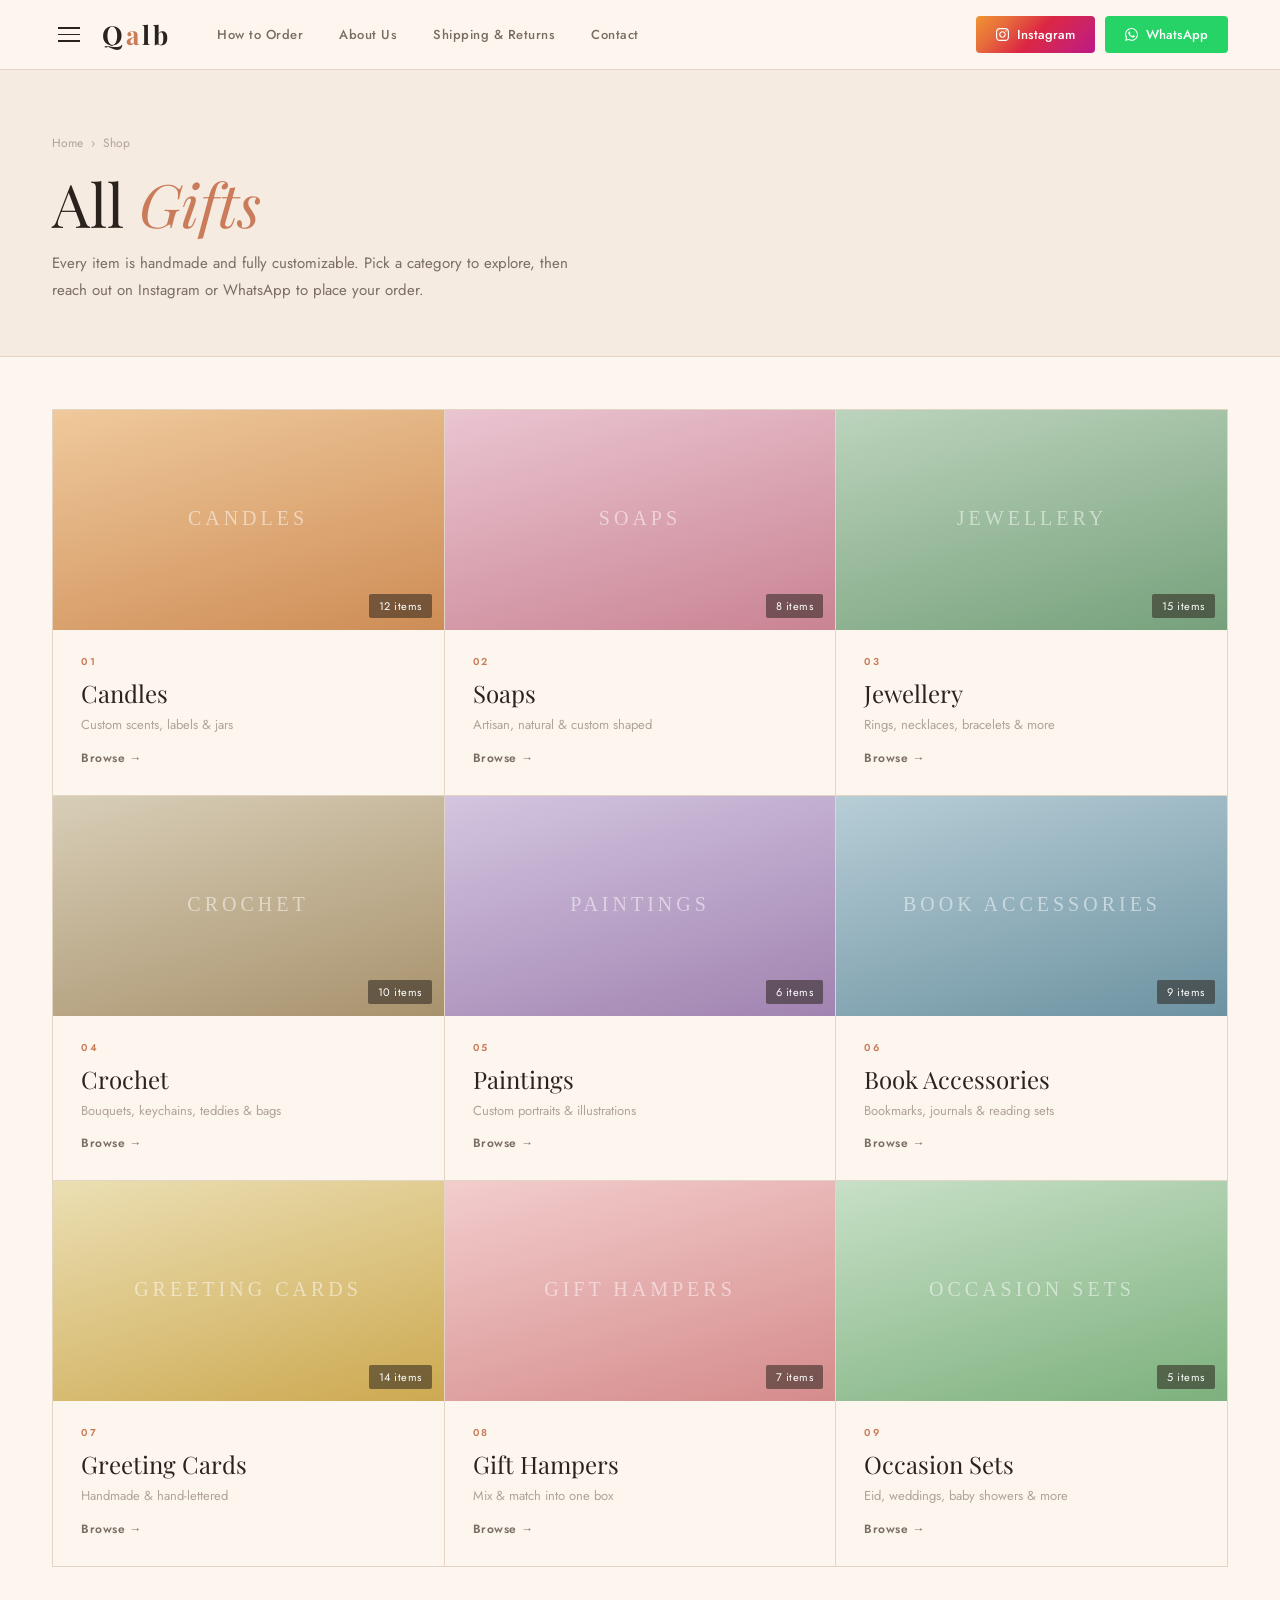
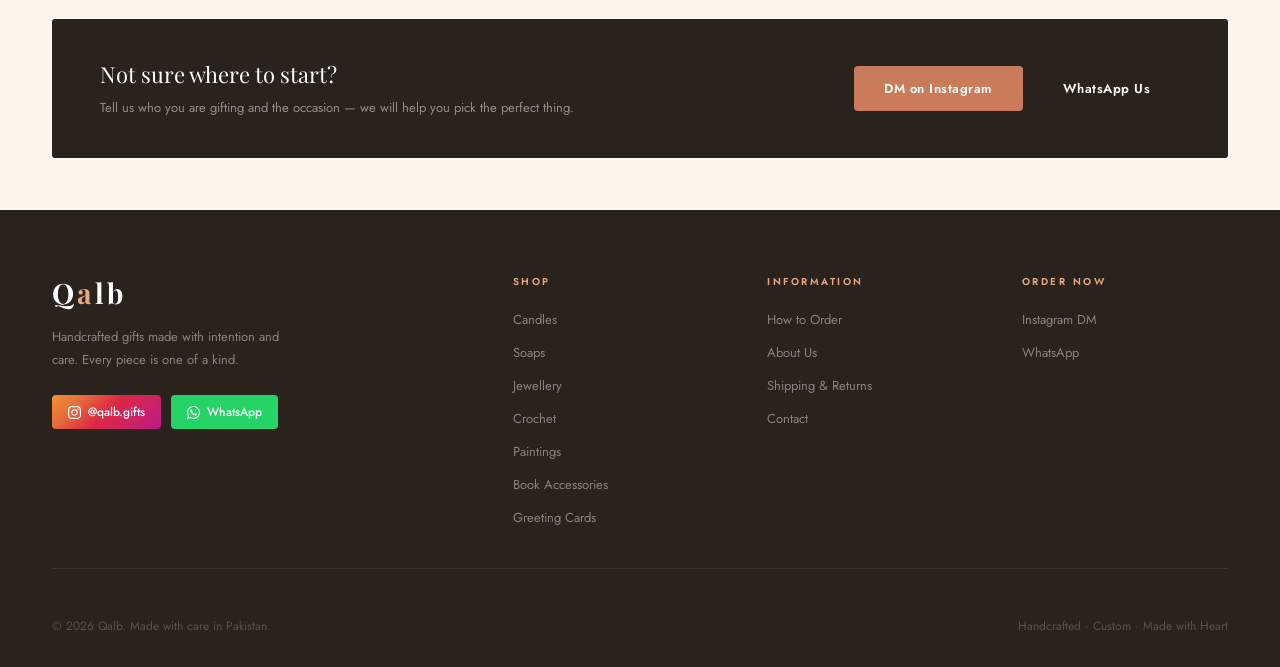
==== shop.html @ d3336776 "Add files via upload" ====
<!DOCTYPE html>
<html lang="en">
<head>
<meta charset="UTF-8">
<meta name="viewport" content="width=device-width, initial-scale=1.0">
<title>Shop — Qalb</title>
<link rel="stylesheet" href="style.css">
<style>
.page-header {
  padding: 64px 52px 52px; background: var(--warm);
  border-bottom: 1px solid var(--border);
}
.breadcrumb {font-size:12px;color:var(--light);display:flex;align-items:center;gap:8px;margin-bottom:18px;}
.breadcrumb a {color:var(--light);text-decoration:none;} .breadcrumb a:hover {color:var(--terracotta);}
.page-header h1 {font-family:'Playfair Display',serif;font-size:clamp(36px,5vw,60px);font-weight:400;line-height:1.1;}
.page-header h1 em {font-style:italic;color:var(--terracotta);}
.page-header p {font-size:15px;line-height:1.8;color:var(--mid);max-width:520px;margin-top:14px;}

.shop-grid {
  display: grid;
  grid-template-columns: repeat(3, 1fr);
  gap: 1px; background: var(--border);
  border: 1px solid var(--border);
  margin: 52px;
}
.shop-cat-card {
  background: var(--cream); text-decoration: none;
  display: flex; flex-direction: column;
  overflow: hidden;
  transition: background .25s;
}
.shop-cat-card:hover { background: var(--warm); }
.shop-cat-card:hover .scc-img img { transform: scale(1.04); }
.shop-cat-card:hover .scc-arrow { color: var(--terracotta); letter-spacing: 2px; }

.scc-img {
  height: 220px; overflow: hidden; position: relative; flex-shrink: 0;
}
.scc-img img { transition: transform .5s ease; }
.scc-count {
  position: absolute; bottom: 12px; right: 12px;
  background: rgba(42,35,29,.55); color: white; backdrop-filter: blur(4px);
  font-size: 11px; padding: 4px 10px; border-radius: 2px; letter-spacing: .5px;
}
.scc-body { padding: 24px 28px 28px; flex: 1; }
.scc-num { font-size:10px;letter-spacing:2.5px;text-transform:uppercase;font-weight:600;color:var(--terracotta);margin-bottom:8px; }
.scc-name { font-family:'Playfair Display',serif;font-size:24px;font-weight:400;color:var(--charcoal);margin-bottom:6px; }
.scc-sub { font-size:13px;color:var(--light);line-height:1.5;margin-bottom:14px; }
.scc-arrow { font-size:12px;font-weight:600;color:var(--mid);letter-spacing:.5px;transition:color .2s,letter-spacing .2s; }

.shop-order-banner {
  background: var(--charcoal); margin: 0 52px 52px; border-radius: 3px;
  padding: 40px 48px;
  display: flex; align-items: center; justify-content: space-between; gap: 32px; flex-wrap: wrap;
}
.sob-text strong {font-family:'Playfair Display',serif;font-size:22px;font-weight:400;color:white;display:block;margin-bottom:6px;}
.sob-text span {font-size:13px;color:rgba(253,246,238,.5);}
.sob-btns {display:flex;gap:10px;flex-shrink:0;}

@media(max-width:960px){
  .page-header{padding:48px 24px;}.shop-grid{grid-template-columns:1fr 1fr;margin:32px 24px;}
  .shop-order-banner{margin:0 24px 40px;padding:32px 24px;flex-direction:column;}
}
@media(max-width:600px){.shop-grid{grid-template-columns:1fr;}}
</style>
</head>
<body>
<div class="sidebar-overlay" id="sidebarOverlay"></div>
<aside class="sidebar" id="sidebar">
  <div class="sidebar-head"><span class="sidebar-title">Browse by Category</span><button class="sidebar-close" id="sidebarClose">&times;</button></div>
  <div class="sidebar-body">
    <p class="sidebar-section-label">Gift Categories</p>
    <ul class="sidebar-cat-list"><li><a href="cat-candles.html">Candles <span class="cat-count">12 items</span></a></li>
<li><a href="cat-soaps.html">Soaps <span class="cat-count">8 items</span></a></li>
<li><a href="cat-jewellery.html">Jewellery <span class="cat-count">15 items</span></a></li>
<li><a href="cat-crochet.html">Crochet <span class="cat-count">10 items</span></a></li>
<li><a href="cat-paintings.html">Paintings <span class="cat-count">6 items</span></a></li>
<li><a href="cat-books.html">Book Accessories <span class="cat-count">9 items</span></a></li>
<li><a href="cat-cards.html">Greeting Cards <span class="cat-count">14 items</span></a></li>
<li><a href="cat-hampers.html">Gift Hampers <span class="cat-count">7 items</span></a></li>
<li><a href="cat-occasion.html">Occasion Sets <span class="cat-count">5 items</span></a></li>
</ul>
    <div class="sidebar-divider"></div>
    <p class="sidebar-section-label">Place an Order</p>
    <div class="sidebar-contact-links">
      <a href="https://instagram.com/qalb.gifts" target="_blank" class="link-ig"><svg width="16" height="16" viewBox="0 0 24 24" fill="currentColor"><path d="M12 2.163c3.204 0 3.584.012 4.85.07 3.252.148 4.771 1.691 4.919 4.919.058 1.265.069 1.645.069 4.849 0 3.205-.012 3.584-.069 4.849-.149 3.225-1.664 4.771-4.919 4.919-1.266.058-1.644.07-4.85.07-3.204 0-3.584-.012-4.849-.07-3.26-.149-4.771-1.699-4.919-4.92-.058-1.265-.07-1.644-.07-4.849 0-3.204.013-3.583.07-4.849.149-3.227 1.664-4.771 4.919-4.919 1.266-.057 1.645-.069 4.849-.069zm0-2.163c-3.259 0-3.667.014-4.947.072-4.358.2-6.78 2.618-6.98 6.98-.059 1.281-.073 1.689-.073 4.948 0 3.259.014 3.668.072 4.948.2 4.358 2.618 6.78 6.98 6.98 1.281.058 1.689.072 4.948.072 3.259 0 3.668-.014 4.948-.072 4.354-.2 6.782-2.618 6.979-6.98.059-1.28.073-1.689.073-4.948 0-3.259-.014-3.667-.072-4.947-.196-4.354-2.617-6.78-6.979-6.98-1.281-.059-1.69-.073-4.949-.073zm0 5.838c-3.403 0-6.162 2.759-6.162 6.162s2.759 6.163 6.162 6.163 6.162-2.759 6.162-6.163c0-3.403-2.759-6.162-6.162-6.162zm0 10.162c-2.209 0-4-1.79-4-4 0-2.209 1.791-4 4-4s4 1.791 4 4c0 2.21-1.791 4-4 4zm6.406-11.845c-.796 0-1.441.645-1.441 1.44s.645 1.44 1.441 1.44c.795 0 1.439-.645 1.439-1.44s-.644-1.44-1.439-1.44z"/></svg>DM on Instagram</a>
      <a href="https://wa.me/923001234567" target="_blank" class="link-wa"><svg width="16" height="16" viewBox="0 0 24 24" fill="currentColor"><path d="M17.472 14.382c-.297-.149-1.758-.867-2.03-.967-.273-.099-.471-.148-.67.15-.197.297-.767.966-.94 1.164-.173.199-.347.223-.644.075-.297-.15-1.255-.463-2.39-1.475-.883-.788-1.48-1.761-1.653-2.059-.173-.297-.018-.458.13-.606.134-.133.298-.347.446-.52.149-.174.198-.298.298-.497.099-.198.05-.371-.025-.52-.075-.149-.669-1.612-.916-2.207-.242-.579-.487-.5-.669-.51-.173-.008-.371-.01-.57-.01-.198 0-.52.074-.792.372-.272.297-1.04 1.016-1.04 2.479 0 1.462 1.065 2.875 1.213 3.074.149.198 2.096 3.2 5.077 4.487.709.306 1.262.489 1.694.625.712.227 1.36.195 1.871.118.571-.085 1.758-.719 2.006-1.413.248-.694.248-1.289.173-1.413-.074-.124-.272-.198-.57-.347m-5.421 7.403h-.004a9.87 9.87 0 01-5.031-1.378l-.361-.214-3.741.982.998-3.648-.235-.374a9.86 9.86 0 01-1.51-5.26c.001-5.45 4.436-9.884 9.888-9.884 2.64 0 5.122 1.03 6.988 2.898a9.825 9.825 0 012.893 6.994c-.003 5.45-4.437 9.884-9.885 9.884m8.413-18.297A11.815 11.815 0 0012.05 0C5.495 0 .16 5.335.157 11.892c0 2.096.547 4.142 1.588 5.945L.057 24l6.305-1.654a11.882 11.882 0 005.683 1.448h.005c6.554 0 11.89-5.335 11.893-11.893a11.821 11.821 0 00-3.48-8.413z"/></svg>Chat on WhatsApp</a>
    </div>
  </div>
</aside>
<nav id="mainNav">
  <div class="nav-left">
    <button class="nav-menu-btn" id="sidebarOpen"><span></span><span></span><span></span></button>
    <a href="index.html" class="nav-logo">Q<span>a</span>lb</a>
    <ul class="nav-links">
      <li><a href="how-to-order.html">How to Order</a></li>
      <li><a href="about.html">About Us</a></li>
      <li><a href="shipping.html">Shipping &amp; Returns</a></li>
      <li><a href="contact.html">Contact</a></li>
    </ul>
  </div>
  <div class="nav-right">
    <a href="https://instagram.com/qalb.gifts" target="_blank" class="nav-btn nav-btn-ig"><svg width="13" height="13" viewBox="0 0 24 24" fill="white"><path d="M12 2.163c3.204 0 3.584.012 4.85.07 3.252.148 4.771 1.691 4.919 4.919.058 1.265.069 1.645.069 4.849 0 3.205-.012 3.584-.069 4.849-.149 3.225-1.664 4.771-4.919 4.919-1.266.058-1.644.07-4.85.07-3.204 0-3.584-.012-4.849-.07-3.26-.149-4.771-1.699-4.919-4.92-.058-1.265-.07-1.644-.07-4.849 0-3.204.013-3.583.07-4.849.149-3.227 1.664-4.771 4.919-4.919 1.266-.057 1.645-.069 4.849-.069zm0-2.163c-3.259 0-3.667.014-4.947.072-4.358.2-6.78 2.618-6.98 6.98-.059 1.281-.073 1.689-.073 4.948 0 3.259.014 3.668.072 4.948.2 4.358 2.618 6.78 6.98 6.98 1.281.058 1.689.072 4.948.072 3.259 0 3.668-.014 4.948-.072 4.354-.2 6.782-2.618 6.979-6.98.059-1.28.073-1.689.073-4.948 0-3.259-.014-3.667-.072-4.947-.196-4.354-2.617-6.78-6.979-6.98-1.281-.059-1.69-.073-4.949-.073zm0 5.838c-3.403 0-6.162 2.759-6.162 6.162s2.759 6.163 6.162 6.163 6.162-2.759 6.162-6.163c0-3.403-2.759-6.162-6.162-6.162zm0 10.162c-2.209 0-4-1.79-4-4 0-2.209 1.791-4 4-4s4 1.791 4 4c0 2.21-1.791 4-4 4zm6.406-11.845c-.796 0-1.441.645-1.441 1.44s.645 1.44 1.441 1.44c.795 0 1.439-.645 1.439-1.44s-.644-1.44-1.439-1.44z"/></svg>Instagram</a>
    <a href="https://wa.me/923001234567" target="_blank" class="nav-btn nav-btn-wa"><svg width="13" height="13" viewBox="0 0 24 24" fill="white"><path d="M17.472 14.382c-.297-.149-1.758-.867-2.03-.967-.273-.099-.471-.148-.67.15-.197.297-.767.966-.94 1.164-.173.199-.347.223-.644.075-.297-.15-1.255-.463-2.39-1.475-.883-.788-1.48-1.761-1.653-2.059-.173-.297-.018-.458.13-.606.134-.133.298-.347.446-.52.149-.174.198-.298.298-.497.099-.198.05-.371-.025-.52-.075-.149-.669-1.612-.916-2.207-.242-.579-.487-.5-.669-.51-.173-.008-.371-.01-.57-.01-.198 0-.52.074-.792.372-.272.297-1.04 1.016-1.04 2.479 0 1.462 1.065 2.875 1.213 3.074.149.198 2.096 3.2 5.077 4.487.709.306 1.262.489 1.694.625.712.227 1.36.195 1.871.118.571-.085 1.758-.719 2.006-1.413.248-.694.248-1.289.173-1.413-.074-.124-.272-.198-.57-.347m-5.421 7.403h-.004a9.87 9.87 0 01-5.031-1.378l-.361-.214-3.741.982.998-3.648-.235-.374a9.86 9.86 0 01-1.51-5.26c.001-5.45 4.436-9.884 9.888-9.884 2.64 0 5.122 1.03 6.988 2.898a9.825 9.825 0 012.893 6.994c-.003 5.45-4.437 9.884-9.885 9.884m8.413-18.297A11.815 11.815 0 0012.05 0C5.495 0 .16 5.335.157 11.892c0 2.096.547 4.142 1.588 5.945L.057 24l6.305-1.654a11.882 11.882 0 005.683 1.448h.005c6.554 0 11.89-5.335 11.893-11.893a11.821 11.821 0 00-3.48-8.413z"/></svg>WhatsApp</a>
  </div>
</nav>

<div class="page">
  <div class="page-header">
    <div class="breadcrumb"><a href="index.html">Home</a><span>&#8250;</span><span>Shop</span></div>
    <h1>All <em>Gifts</em></h1>
    <p>Every item is handmade and fully customizable. Pick a category to explore, then reach out on Instagram or WhatsApp to place your order.</p>
  </div>

  <div class="shop-grid">
    <a href="cat-candles.html" class="shop-cat-card fade-up">
      <div class="scc-img">
        <img src="[data-uri]" alt="Candles" style="width:100%;height:100%;object-fit:cover;display:block;">
        <div class="scc-count">12 items</div>
      </div>
      <div class="scc-body">
        <div class="scc-num">01</div>
        <div class="scc-name">Candles</div>
        <div class="scc-sub">Custom scents, labels & jars</div>
        <div class="scc-arrow">Browse &#8594;</div>
      </div>
    </a>
    <a href="cat-soaps.html" class="shop-cat-card fade-up">
      <div class="scc-img">
        <img src="[data-uri]" alt="Soaps" style="width:100%;height:100%;object-fit:cover;display:block;">
        <div class="scc-count">8 items</div>
      </div>
      <div class="scc-body">
        <div class="scc-num">02</div>
        <div class="scc-name">Soaps</div>
        <div class="scc-sub">Artisan, natural & custom shaped</div>
        <div class="scc-arrow">Browse &#8594;</div>
      </div>
    </a>
    <a href="cat-jewellery.html" class="shop-cat-card fade-up">
      <div class="scc-img">
        <img src="[data-uri]" alt="Jewellery" style="width:100%;height:100%;object-fit:cover;display:block;">
        <div class="scc-count">15 items</div>
      </div>
      <div class="scc-body">
        <div class="scc-num">03</div>
        <div class="scc-name">Jewellery</div>
        <div class="scc-sub">Rings, necklaces, bracelets & more</div>
        <div class="scc-arrow">Browse &#8594;</div>
      </div>
    </a>
    <a href="cat-crochet.html" class="shop-cat-card fade-up">
      <div class="scc-img">
        <img src="[data-uri]" alt="Crochet" style="width:100%;height:100%;object-fit:cover;display:block;">
        <div class="scc-count">10 items</div>
      </div>
      <div class="scc-body">
        <div class="scc-num">04</div>
        <div class="scc-name">Crochet</div>
        <div class="scc-sub">Bouquets, keychains, teddies & bags</div>
        <div class="scc-arrow">Browse &#8594;</div>
      </div>
    </a>
    <a href="cat-paintings.html" class="shop-cat-card fade-up">
      <div class="scc-img">
        <img src="[data-uri]" alt="Paintings" style="width:100%;height:100%;object-fit:cover;display:block;">
        <div class="scc-count">6 items</div>
      </div>
      <div class="scc-body">
        <div class="scc-num">05</div>
        <div class="scc-name">Paintings</div>
        <div class="scc-sub">Custom portraits & illustrations</div>
        <div class="scc-arrow">Browse &#8594;</div>
      </div>
    </a>
    <a href="cat-books.html" class="shop-cat-card fade-up">
      <div class="scc-img">
        <img src="[data-uri]" alt="Book Accessories" style="width:100%;height:100%;object-fit:cover;display:block;">
        <div class="scc-count">9 items</div>
      </div>
      <div class="scc-body">
        <div class="scc-num">06</div>
        <div class="scc-name">Book Accessories</div>
        <div class="scc-sub">Bookmarks, journals & reading sets</div>
        <div class="scc-arrow">Browse &#8594;</div>
      </div>
    </a>
    <a href="cat-cards.html" class="shop-cat-card fade-up">
      <div class="scc-img">
        <img src="[data-uri]" alt="Greeting Cards" style="width:100%;height:100%;object-fit:cover;display:block;">
        <div class="scc-count">14 items</div>
      </div>
      <div class="scc-body">
        <div class="scc-num">07</div>
        <div class="scc-name">Greeting Cards</div>
        <div class="scc-sub">Handmade & hand-lettered</div>
        <div class="scc-arrow">Browse &#8594;</div>
      </div>
    </a>
    <a href="cat-hampers.html" class="shop-cat-card fade-up">
      <div class="scc-img">
        <img src="[data-uri]" alt="Gift Hampers" style="width:100%;height:100%;object-fit:cover;display:block;">
        <div class="scc-count">7 items</div>
      </div>
      <div class="scc-body">
        <div class="scc-num">08</div>
        <div class="scc-name">Gift Hampers</div>
        <div class="scc-sub">Mix & match into one box</div>
        <div class="scc-arrow">Browse &#8594;</div>
      </div>
    </a>
    <a href="cat-occasion.html" class="shop-cat-card fade-up">
      <div class="scc-img">
        <img src="[data-uri]" alt="Occasion Sets" style="width:100%;height:100%;object-fit:cover;display:block;">
        <div class="scc-count">5 items</div>
      </div>
      <div class="scc-body">
        <div class="scc-num">09</div>
        <div class="scc-name">Occasion Sets</div>
        <div class="scc-sub">Eid, weddings, baby showers & more</div>
        <div class="scc-arrow">Browse &#8594;</div>
      </div>
    </a></div>

  <div class="shop-order-banner">
    <div class="sob-text">
      <strong>Not sure where to start?</strong>
      <span>Tell us who you are gifting and the occasion — we will help you pick the perfect thing.</span>
    </div>
    <div class="sob-btns">
      <a href="https://instagram.com/qalb.gifts" target="_blank" class="btn btn-primary">DM on Instagram</a>
      <a href="https://wa.me/923001234567?text=Hi! I need help choosing a gift." target="_blank" class="btn btn-dark">WhatsApp Us</a>
    </div>
  </div>
</div>

<footer>
  <div class="footer-grid">
    <div><a href="index.html" class="footer-logo">Q<span>a</span>lb</a><p class="footer-tagline">Handcrafted gifts made with intention and care. Every piece is one of a kind.</p><div class="footer-socials"><a href="https://instagram.com/qalb.gifts" target="_blank" class="footer-social-btn ig"><svg width="13" height="13" viewBox="0 0 24 24" fill="white"><path d="M12 2.163c3.204 0 3.584.012 4.85.07 3.252.148 4.771 1.691 4.919 4.919.058 1.265.069 1.645.069 4.849 0 3.205-.012 3.584-.069 4.849-.149 3.225-1.664 4.771-4.919 4.919-1.266.058-1.644.07-4.85.07-3.204 0-3.584-.012-4.849-.07-3.26-.149-4.771-1.699-4.919-4.92-.058-1.265-.07-1.644-.07-4.849 0-3.204.013-3.583.07-4.849.149-3.227 1.664-4.771 4.919-4.919 1.266-.057 1.645-.069 4.849-.069zm0-2.163c-3.259 0-3.667.014-4.947.072-4.358.2-6.78 2.618-6.98 6.98-.059 1.281-.073 1.689-.073 4.948 0 3.259.014 3.668.072 4.948.2 4.358 2.618 6.78 6.98 6.98 1.281.058 1.689.072 4.948.072 3.259 0 3.668-.014 4.948-.072 4.354-.2 6.782-2.618 6.979-6.98.059-1.28.073-1.689.073-4.948 0-3.259-.014-3.667-.072-4.947-.196-4.354-2.617-6.78-6.979-6.98-1.281-.059-1.69-.073-4.949-.073zm0 5.838c-3.403 0-6.162 2.759-6.162 6.162s2.759 6.163 6.162 6.163 6.162-2.759 6.162-6.163c0-3.403-2.759-6.162-6.162-6.162zm0 10.162c-2.209 0-4-1.79-4-4 0-2.209 1.791-4 4-4s4 1.791 4 4c0 2.21-1.791 4-4 4zm6.406-11.845c-.796 0-1.441.645-1.441 1.44s.645 1.44 1.441 1.44c.795 0 1.439-.645 1.439-1.44s-.644-1.44-1.439-1.44z"/></svg>@qalb.gifts</a><a href="https://wa.me/923001234567" target="_blank" class="footer-social-btn wa"><svg width="13" height="13" viewBox="0 0 24 24" fill="white"><path d="M17.472 14.382c-.297-.149-1.758-.867-2.03-.967-.273-.099-.471-.148-.67.15-.197.297-.767.966-.94 1.164-.173.199-.347.223-.644.075-.297-.15-1.255-.463-2.39-1.475-.883-.788-1.48-1.761-1.653-2.059-.173-.297-.018-.458.13-.606.134-.133.298-.347.446-.52.149-.174.198-.298.298-.497.099-.198.05-.371-.025-.52-.075-.149-.669-1.612-.916-2.207-.242-.579-.487-.5-.669-.51-.173-.008-.371-.01-.57-.01-.198 0-.52.074-.792.372-.272.297-1.04 1.016-1.04 2.479 0 1.462 1.065 2.875 1.213 3.074.149.198 2.096 3.2 5.077 4.487.709.306 1.262.489 1.694.625.712.227 1.36.195 1.871.118.571-.085 1.758-.719 2.006-1.413.248-.694.248-1.289.173-1.413-.074-.124-.272-.198-.57-.347m-5.421 7.403h-.004a9.87 9.87 0 01-5.031-1.378l-.361-.214-3.741.982.998-3.648-.235-.374a9.86 9.86 0 01-1.51-5.26c.001-5.45 4.436-9.884 9.888-9.884 2.64 0 5.122 1.03 6.988 2.898a9.825 9.825 0 012.893 6.994c-.003 5.45-4.437 9.884-9.885 9.884m8.413-18.297A11.815 11.815 0 0012.05 0C5.495 0 .16 5.335.157 11.892c0 2.096.547 4.142 1.588 5.945L.057 24l6.305-1.654a11.882 11.882 0 005.683 1.448h.005c6.554 0 11.89-5.335 11.893-11.893a11.821 11.821 0 00-3.48-8.413z"/></svg>WhatsApp</a></div></div>
    <div><p class="footer-col-title">Shop</p><ul class="footer-links"><li><a href="cat-candles.html">Candles</a></li><li><a href="cat-soaps.html">Soaps</a></li><li><a href="cat-jewellery.html">Jewellery</a></li><li><a href="cat-crochet.html">Crochet</a></li><li><a href="cat-paintings.html">Paintings</a></li><li><a href="cat-books.html">Book Accessories</a></li><li><a href="cat-cards.html">Greeting Cards</a></li></ul></div>
    <div><p class="footer-col-title">Information</p><ul class="footer-links"><li><a href="how-to-order.html">How to Order</a></li><li><a href="about.html">About Us</a></li><li><a href="shipping.html">Shipping &amp; Returns</a></li><li><a href="contact.html">Contact</a></li></ul></div>
    <div><p class="footer-col-title">Order Now</p><ul class="footer-links"><li><a href="https://instagram.com/qalb.gifts" target="_blank">Instagram DM</a></li><li><a href="https://wa.me/923001234567" target="_blank">WhatsApp</a></li></ul></div>
  </div>
  <div class="footer-bottom"><span>&#169; 2026 Qalb. Made with care in Pakistan.</span><span>Handcrafted &middot; Custom &middot; Made with Heart</span></div>
</footer>
<script src="qalb.js"></script>
</body>
</html>
---- style.css ----
/* ============================
   QALB — Global Styles
   ============================ */

@import url('https://fonts.googleapis.com/css2?family=Playfair+Display:ital,wght@0,400;0,500;0,600;0,700;1,400;1,500&family=Jost:wght@300;400;500;600&display=swap');

:root {
  --cream:        #fdf6ee;
  --warm:         #f5ebe0;
  --terracotta:   #c97b5a;
  --terra-light:  #e8a882;
  --terra-dark:   #a05a3a;
  --rose:         #d4a5a5;
  --rose-light:   #f0d9d9;
  --sage:         #9aab8e;
  --charcoal:     #2a231d;
  --mid:          #7a6e64;
  --light:        #b0a49a;
  --border:       #e4d4c6;
  --border-dark:  #cdbdaf;
  --sidebar-w:    300px;
}

*, *::before, *::after { margin: 0; padding: 0; box-sizing: border-box; }
html { scroll-behavior: smooth; }

body {
  font-family: 'Jost', sans-serif;
  background: var(--cream);
  color: var(--charcoal);
  overflow-x: hidden;
  min-height: 100vh;
}

/* ── SIDEBAR ── */
.sidebar-overlay {
  position: fixed; inset: 0;
  background: rgba(42,35,29,0.45);
  z-index: 800;
  opacity: 0; pointer-events: none;
  transition: opacity .35s ease;
  backdrop-filter: blur(2px);
}
.sidebar-overlay.open { opacity: 1; pointer-events: all; }

.sidebar {
  position: fixed; top: 0; left: 0;
  width: var(--sidebar-w); height: 100vh;
  background: var(--warm);
  z-index: 900;
  transform: translateX(-100%);
  transition: transform .38s cubic-bezier(.4,0,.2,1);
  display: flex; flex-direction: column;
  border-right: 1px solid var(--border);
  overflow-y: auto;
}
.sidebar.open { transform: translateX(0); }

.sidebar-head {
  display: flex; align-items: center; justify-content: space-between;
  padding: 28px 28px 20px;
  border-bottom: 1px solid var(--border);
}

.sidebar-title {
  font-family: 'Playfair Display', serif;
  font-size: 20px; font-weight: 500;
  color: var(--charcoal);
}

.sidebar-close {
  width: 36px; height: 36px;
  border: 1px solid var(--border); background: white;
  border-radius: 50%; cursor: pointer;
  display: flex; align-items: center; justify-content: center;
  color: var(--mid); font-size: 18px; line-height: 1;
  transition: border-color .2s, color .2s;
}
.sidebar-close:hover { border-color: var(--terracotta); color: var(--terracotta); }

.sidebar-body { padding: 24px 28px; flex: 1; }

.sidebar-section-label {
  font-size: 10px; letter-spacing: 2.5px; text-transform: uppercase;
  font-weight: 600; color: var(--light);
  margin-bottom: 14px; margin-top: 24px;
}
.sidebar-section-label:first-child { margin-top: 0; }

.sidebar-cat-list { list-style: none; display: flex; flex-direction: column; gap: 2px; }

.sidebar-cat-list li a {
  display: flex; align-items: center; justify-content: space-between;
  padding: 11px 14px; border-radius: 8px;
  text-decoration: none; font-size: 14px; font-weight: 400;
  color: var(--charcoal); transition: background .2s, color .2s;
}
.sidebar-cat-list li a:hover,
.sidebar-cat-list li a.active {
  background: var(--rose-light); color: var(--terra-dark);
}
.sidebar-cat-list li a .cat-count {
  font-size: 11px; color: var(--light); font-weight: 300;
}
.sidebar-cat-list li a:hover .cat-count,
.sidebar-cat-list li a.active .cat-count { color: var(--terracotta); }

.sidebar-divider { height: 1px; background: var(--border); margin: 20px 0; }

.sidebar-contact-links { display: flex; flex-direction: column; gap: 10px; }
.sidebar-contact-links a {
  display: flex; align-items: center; gap: 10px;
  padding: 11px 14px; border-radius: 8px;
  text-decoration: none; font-size: 13px; font-weight: 500;
  transition: background .2s;
}
.sidebar-contact-links .link-ig  { color: #c13584; }
.sidebar-contact-links .link-wa  { color: #25a244; }
.sidebar-contact-links .link-ig:hover { background: #fce4f3; }
.sidebar-contact-links .link-wa:hover { background: #dcf7e3; }
.sidebar-contact-links a svg { flex-shrink: 0; }

/* ── NAV ── */
nav {
  position: fixed; top: 0; left: 0; right: 0; z-index: 700;
  display: flex; align-items: center; justify-content: space-between;
  padding: 0 52px;
  height: 70px;
  background: rgba(253,246,238,0.94);
  backdrop-filter: blur(14px);
  border-bottom: 1px solid var(--border);
  transition: box-shadow .3s;
}
nav.scrolled { box-shadow: 0 4px 24px rgba(42,35,29,0.07); }

.nav-left { display: flex; align-items: center; gap: 16px; }

.nav-menu-btn {
  display: flex; flex-direction: column; gap: 5px;
  background: none; border: none; cursor: pointer; padding: 6px;
}
.nav-menu-btn span {
  display: block; width: 22px; height: 1.5px;
  background: var(--charcoal); transition: background .2s;
}
.nav-menu-btn:hover span { background: var(--terracotta); }

.nav-logo {
  font-family: 'Playfair Display', serif;
  font-size: 26px; font-weight: 700; letter-spacing: 3px;
  color: var(--charcoal); text-decoration: none;
}
.nav-logo span { color: var(--terracotta); }

.nav-links {
  display: flex; gap: 0; list-style: none; margin-left: 12px;
}
.nav-links a {
  display: block; padding: 0 18px; height: 70px; line-height: 70px;
  font-size: 13px; font-weight: 500; letter-spacing: .5px;
  color: var(--mid); text-decoration: none;
  border-bottom: 2px solid transparent;
  transition: color .2s, border-color .2s;
}
.nav-links a:hover,
.nav-links a.active { color: var(--charcoal); border-bottom-color: var(--terracotta); }

.nav-right { display: flex; align-items: center; gap: 10px; }

.nav-btn {
  display: flex; align-items: center; gap: 8px;
  padding: 9px 20px; border-radius: 4px;
  border: none; cursor: pointer;
  font-family: 'Jost', sans-serif; font-size: 13px; font-weight: 500;
  text-decoration: none; transition: transform .2s, box-shadow .2s, opacity .2s;
}
.nav-btn:hover { transform: translateY(-1px); opacity: .92; }

.nav-btn-ig {
  background: linear-gradient(135deg, #f09433,#e6683c,#dc2743,#cc2366,#bc1888);
  color: white;
}
.nav-btn-wa { background: #25d366; color: white; }

/* ── PAGE WRAPPER ── */
.page { padding-top: 70px; min-height: 100vh; }

/* ── MARQUEE ── */
.marquee-wrap { background: var(--terracotta); padding: 11px 0; overflow: hidden; }
.marquee-track {
  display: flex; width: max-content;
  animation: marquee 22s linear infinite;
}
@keyframes marquee { 0% { transform: translateX(0); } 100% { transform: translateX(-50%); } }
.marquee-item {
  font-size: 11px; letter-spacing: 2.5px; text-transform: uppercase;
  color: rgba(255,255,255,.8); white-space: nowrap; padding: 0 36px;
  font-weight: 500;
}
.marquee-sep { color: rgba(255,255,255,.35); padding: 0 4px; }

/* ── SECTION HELPERS ── */
.section-tag {
  font-size: 10px; letter-spacing: 3px; text-transform: uppercase;
  font-weight: 600; color: var(--terracotta); margin-bottom: 12px;
  display: flex; align-items: center; gap: 10px;
}
.section-tag::before, .section-tag::after {
  content: ''; display: block; width: 24px; height: 1px; background: var(--terracotta);
}

.section-title {
  font-family: 'Playfair Display', serif;
  font-size: clamp(32px, 4vw, 52px);
  font-weight: 400; line-height: 1.15; color: var(--charcoal);
}
.section-title em { font-style: italic; color: var(--terracotta); }

/* ── BUTTONS ── */
.btn {
  display: inline-flex; align-items: center; gap: 8px;
  padding: 13px 30px; border-radius: 4px;
  font-family: 'Jost', sans-serif; font-size: 13px; font-weight: 600;
  letter-spacing: .5px; cursor: pointer; border: none;
  text-decoration: none; transition: all .2s;
}
.btn-primary { background: var(--terracotta); color: white; }
.btn-primary:hover { background: var(--terra-dark); transform: translateY(-1px); box-shadow: 0 6px 20px rgba(201,123,90,.3); }
.btn-outline { background: transparent; color: var(--charcoal); border: 1.5px solid var(--border-dark); }
.btn-outline:hover { border-color: var(--terracotta); color: var(--terracotta); transform: translateY(-1px); }
.btn-dark { background: var(--charcoal); color: var(--cream); }
.btn-dark:hover { background: #3e3530; transform: translateY(-1px); }

/* ── FOOTER ── */
footer {
  background: var(--charcoal); color: var(--cream);
  padding: 64px 52px 32px;
  margin-top: auto;
}
.footer-grid {
  display: grid; grid-template-columns: 2fr 1fr 1fr 1fr;
  gap: 48px; margin-bottom: 48px;
  padding-bottom: 40px; border-bottom: 1px solid rgba(255,255,255,.08);
}
.footer-logo {
  font-family: 'Playfair Display', serif;
  font-size: 28px; font-weight: 700; letter-spacing: 3px;
  color: white; margin-bottom: 14px; display: block;
  text-decoration: none;
}
.footer-logo span { color: var(--terra-light); }
.footer-tagline { font-size: 13px; color: rgba(253,246,238,.45); line-height: 1.8; max-width: 240px; margin-bottom: 24px; }
.footer-socials { display: flex; gap: 10px; }
.footer-social-btn {
  display: flex; align-items: center; gap: 7px;
  padding: 8px 16px; border-radius: 4px;
  font-size: 12px; font-weight: 500;
  cursor: pointer; text-decoration: none; border: none;
  transition: opacity .2s, transform .2s;
}
.footer-social-btn:hover { opacity: .88; transform: translateY(-1px); }
.footer-social-btn.ig { background: linear-gradient(135deg,#f09433,#e6683c,#dc2743,#cc2366,#bc1888); color: white; }
.footer-social-btn.wa { background: #25d366; color: white; }
.footer-col-title { font-size: 10px; letter-spacing: 2.5px; text-transform: uppercase; font-weight: 600; color: var(--terra-light); margin-bottom: 18px; }
.footer-links { list-style: none; display: flex; flex-direction: column; gap: 10px; }
.footer-links a { font-size: 13px; color: rgba(253,246,238,.45); text-decoration: none; transition: color .2s; }
.footer-links a:hover { color: var(--cream); }
.footer-bottom { display: flex; justify-content: space-between; align-items: center; font-size: 12px; color: rgba(253,246,238,.22); }

/* ── ANIMATIONS ── */
@keyframes fadeUp {
  from { opacity: 0; transform: translateY(24px); }
  to   { opacity: 1; transform: translateY(0); }
}
.fade-up { opacity: 0; transform: translateY(28px); transition: opacity .6s ease, transform .6s ease; }
.fade-up.visible { opacity: 1; transform: translateY(0); }

/* ── RESPONSIVE ── */
@media (max-width: 960px) {
  nav { padding: 0 24px; }
  .nav-links { display: none; }
  .footer-grid { grid-template-columns: 1fr 1fr; gap: 32px; }
}
@media (max-width: 600px) {
  footer { padding: 48px 24px 24px; }
  .footer-grid { grid-template-columns: 1fr; }
  .footer-bottom { flex-direction: column; gap: 8px; text-align: center; }
}
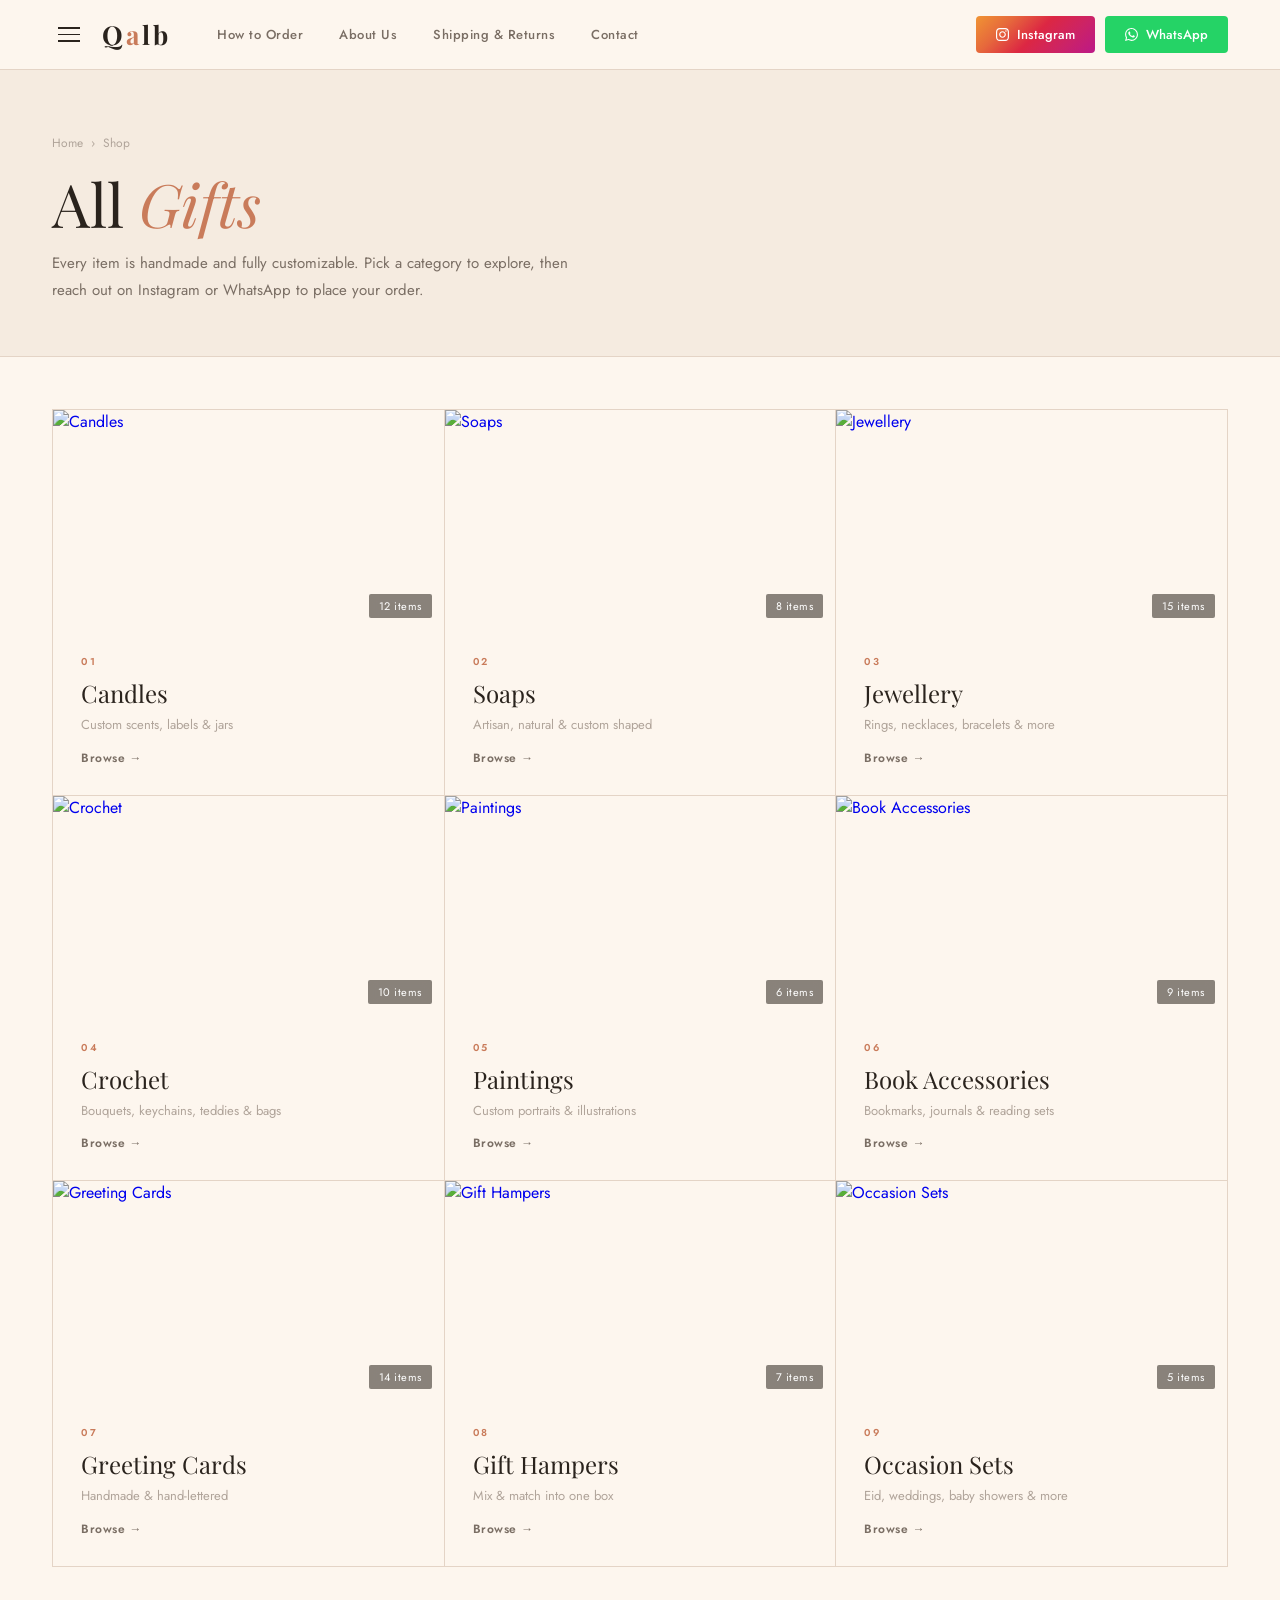
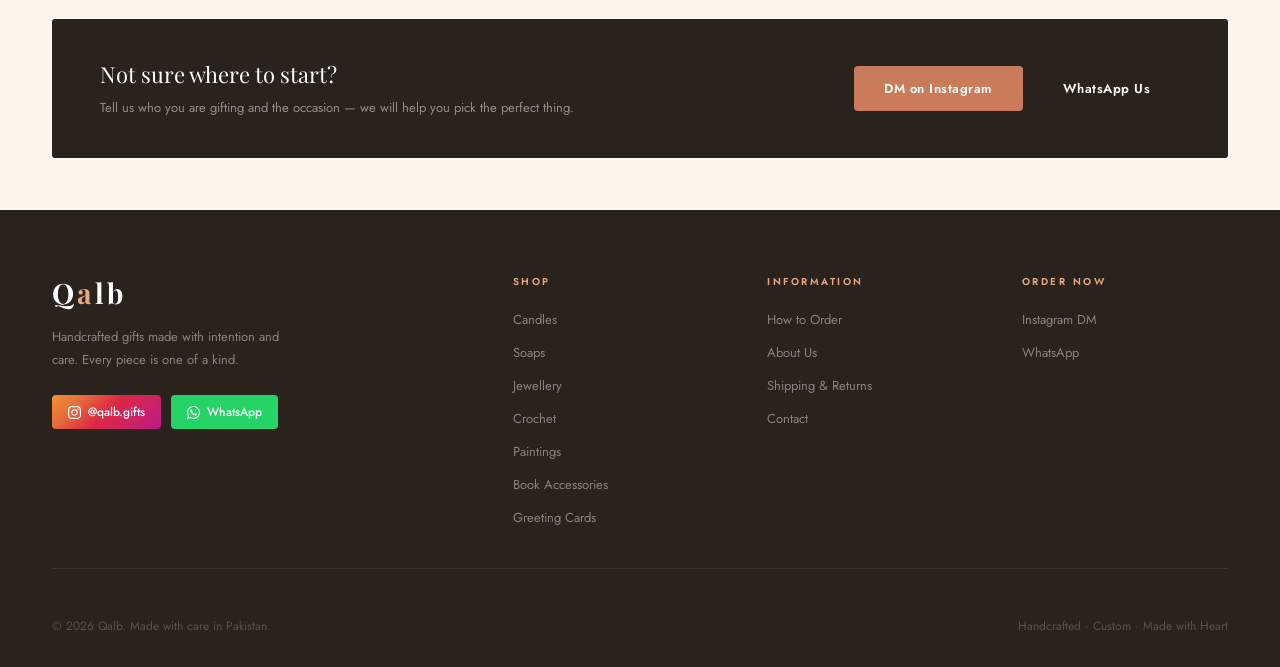
==== commit b2f3815e: "Replace SVG images with actual image URLs" ====
--- a/shop.html
+++ b/shop.html
@@ -115,7 +115,7 @@
   <div class="shop-grid">
     <a href="cat-candles.html" class="shop-cat-card fade-up">
       <div class="scc-img">
-        <img src="[data-uri]" alt="Candles" style="width:100%;height:100%;object-fit:cover;display:block;">
+        <img src="https://i.pinimg.com/1200x/79/5b/39/795b395a85691faf61db06e2b8cc29c7.jpg" alt="Candles" style="width:100%;height:100%;object-fit:cover;display:block;">
         <div class="scc-count">12 items</div>
       </div>
       <div class="scc-body">
@@ -127,7 +127,7 @@
     </a>
     <a href="cat-soaps.html" class="shop-cat-card fade-up">
       <div class="scc-img">
-        <img src="[data-uri]" alt="Soaps" style="width:100%;height:100%;object-fit:cover;display:block;">
+        <img src="https://i.pinimg.com/1200x/51/fa/cf/51facf605b5fcb01d508e3491053b357.jpg" alt="Soaps" style="width:100%;height:100%;object-fit:cover;display:block;">
         <div class="scc-count">8 items</div>
       </div>
       <div class="scc-body">
@@ -139,7 +139,7 @@
     </a>
     <a href="cat-jewellery.html" class="shop-cat-card fade-up">
       <div class="scc-img">
-        <img src="[data-uri]" alt="Jewellery" style="width:100%;height:100%;object-fit:cover;display:block;">
+        <img src="https://i.pinimg.com/736x/6c/37/78/6c37783f6a18dd9a1396534b752d6041.jpg" alt="Jewellery" style="width:100%;height:100%;object-fit:cover;display:block;">
         <div class="scc-count">15 items</div>
       </div>
       <div class="scc-body">
@@ -151,7 +151,7 @@
     </a>
     <a href="cat-crochet.html" class="shop-cat-card fade-up">
       <div class="scc-img">
-        <img src="[data-uri]" alt="Crochet" style="width:100%;height:100%;object-fit:cover;display:block;">
+        <img src="https://i.pinimg.com/736x/ed/6e/68/ed6e68f990c95b31a1b1cc33eb8e9b2b.jpg" alt="Crochet" style="width:100%;height:100%;object-fit:cover;display:block;">
         <div class="scc-count">10 items</div>
       </div>
       <div class="scc-body">
@@ -163,7 +163,7 @@
     </a>
     <a href="cat-paintings.html" class="shop-cat-card fade-up">
       <div class="scc-img">
-        <img src="[data-uri]" alt="Paintings" style="width:100%;height:100%;object-fit:cover;display:block;">
+        <img src="https://i.pinimg.com/736x/c7/87/f6/c787f6ceb72ead998f2faf552b96c647.jpg" alt="Paintings" style="width:100%;height:100%;object-fit:cover;display:block;">
         <div class="scc-count">6 items</div>
       </div>
       <div class="scc-body">
@@ -175,7 +175,7 @@
     </a>
     <a href="cat-books.html" class="shop-cat-card fade-up">
       <div class="scc-img">
-        <img src="[data-uri]" alt="Book Accessories" style="width:100%;height:100%;object-fit:cover;display:block;">
+        <img src="https://i.pinimg.com/1200x/58/16/66/581666849b5a054f1ad93d8867fbd814.jpg" alt="Book Accessories" style="width:100%;height:100%;object-fit:cover;display:block;">
         <div class="scc-count">9 items</div>
       </div>
       <div class="scc-body">
@@ -187,7 +187,7 @@
     </a>
     <a href="cat-cards.html" class="shop-cat-card fade-up">
       <div class="scc-img">
-        <img src="[data-uri]" alt="Greeting Cards" style="width:100%;height:100%;object-fit:cover;display:block;">
+        <img src="https://i.pinimg.com/736x/58/72/ac/5872acbdec255e87ddcd65e946f71ba1.jpg" alt="Greeting Cards" style="width:100%;height:100%;object-fit:cover;display:block;">
         <div class="scc-count">14 items</div>
       </div>
       <div class="scc-body">
@@ -199,7 +199,7 @@
     </a>
     <a href="cat-hampers.html" class="shop-cat-card fade-up">
       <div class="scc-img">
-        <img src="[data-uri]" alt="Gift Hampers" style="width:100%;height:100%;object-fit:cover;display:block;">
+        <img src="https://i.pinimg.com/1200x/85/18/54/851854a46049f72081ab3df8e2543dcf.jpg" alt="Gift Hampers" style="width:100%;height:100%;object-fit:cover;display:block;">
         <div class="scc-count">7 items</div>
       </div>
       <div class="scc-body">
@@ -211,7 +211,7 @@
     </a>
     <a href="cat-occasion.html" class="shop-cat-card fade-up">
       <div class="scc-img">
-        <img src="[data-uri]" alt="Occasion Sets" style="width:100%;height:100%;object-fit:cover;display:block;">
+        <img src="https://i.pinimg.com/736x/4d/e1/d8/4de1d8f0e233dd8c3fc0269628e9a599.jpg" alt="Occasion Sets" style="width:100%;height:100%;object-fit:cover;display:block;">
         <div class="scc-count">5 items</div>
       </div>
       <div class="scc-body">
@@ -245,4 +245,4 @@
 </footer>
 <script src="qalb.js"></script>
 </body>
-</html>+</html>
